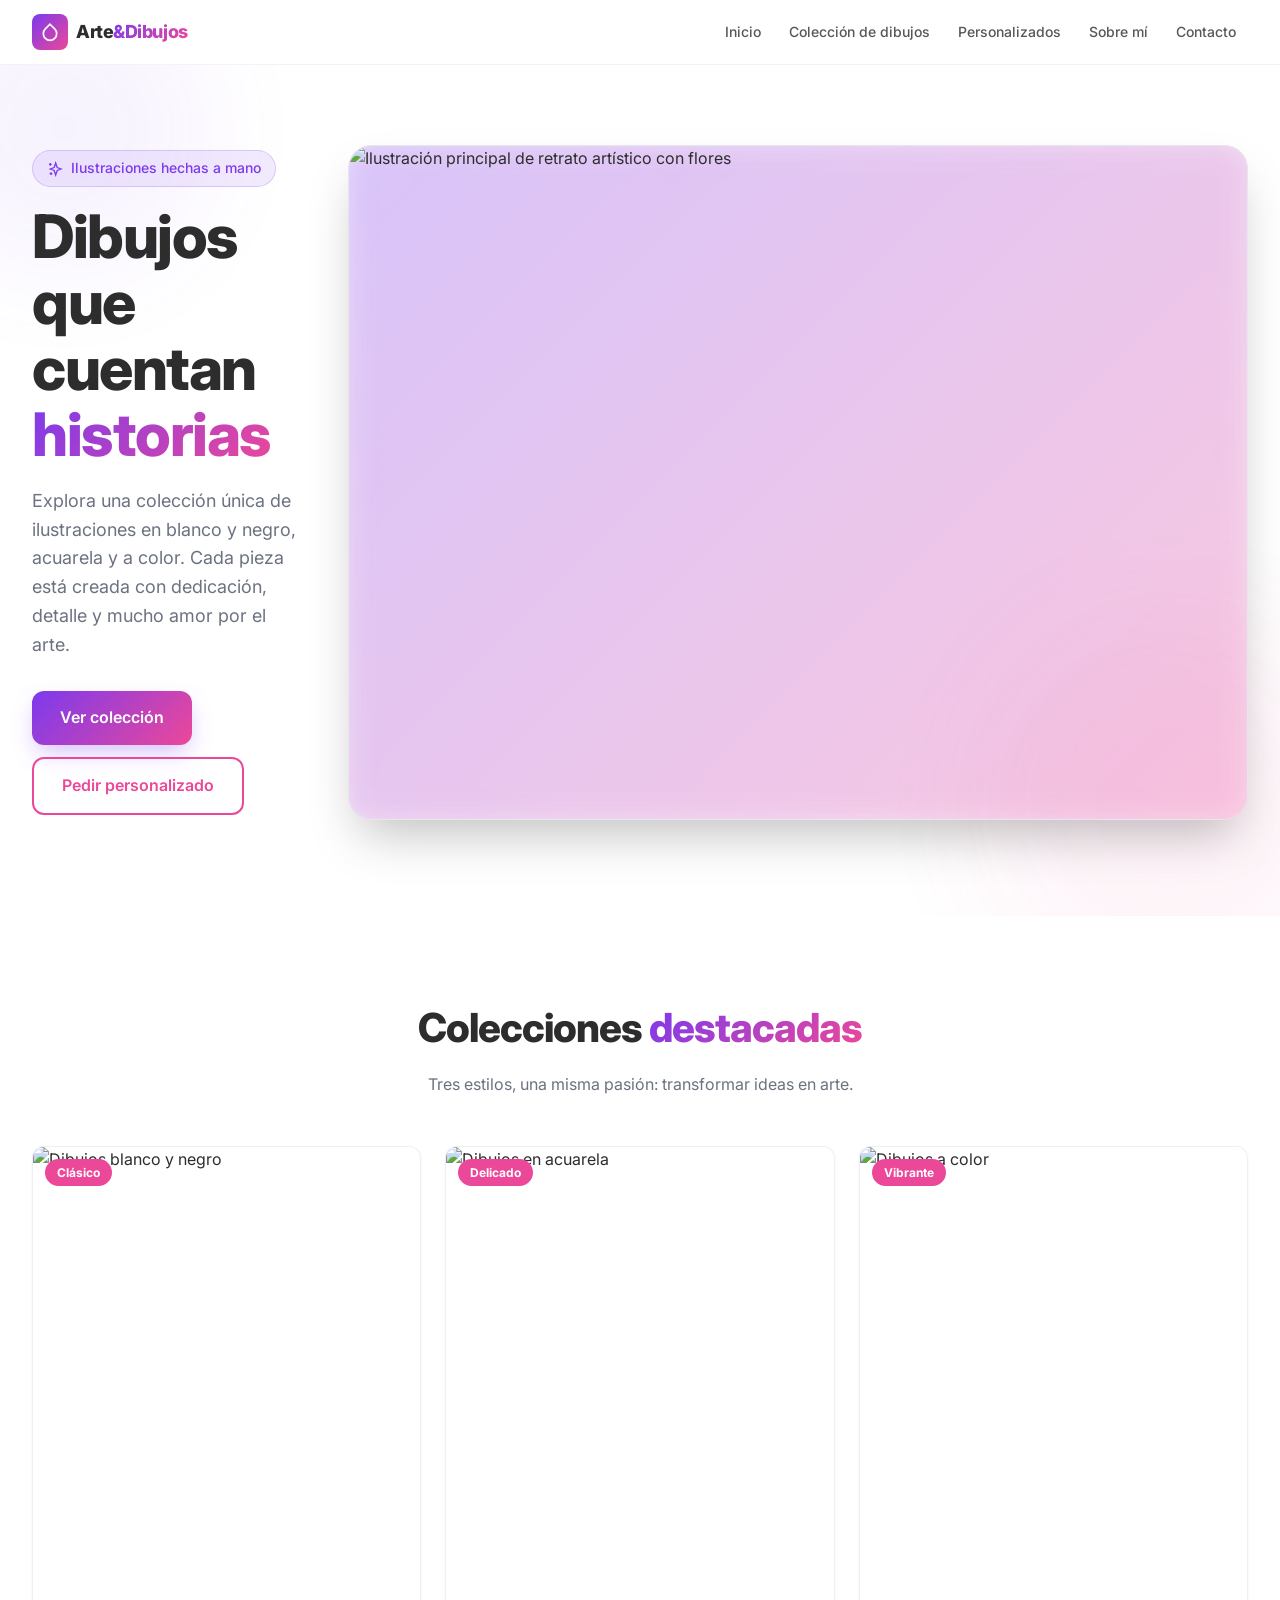
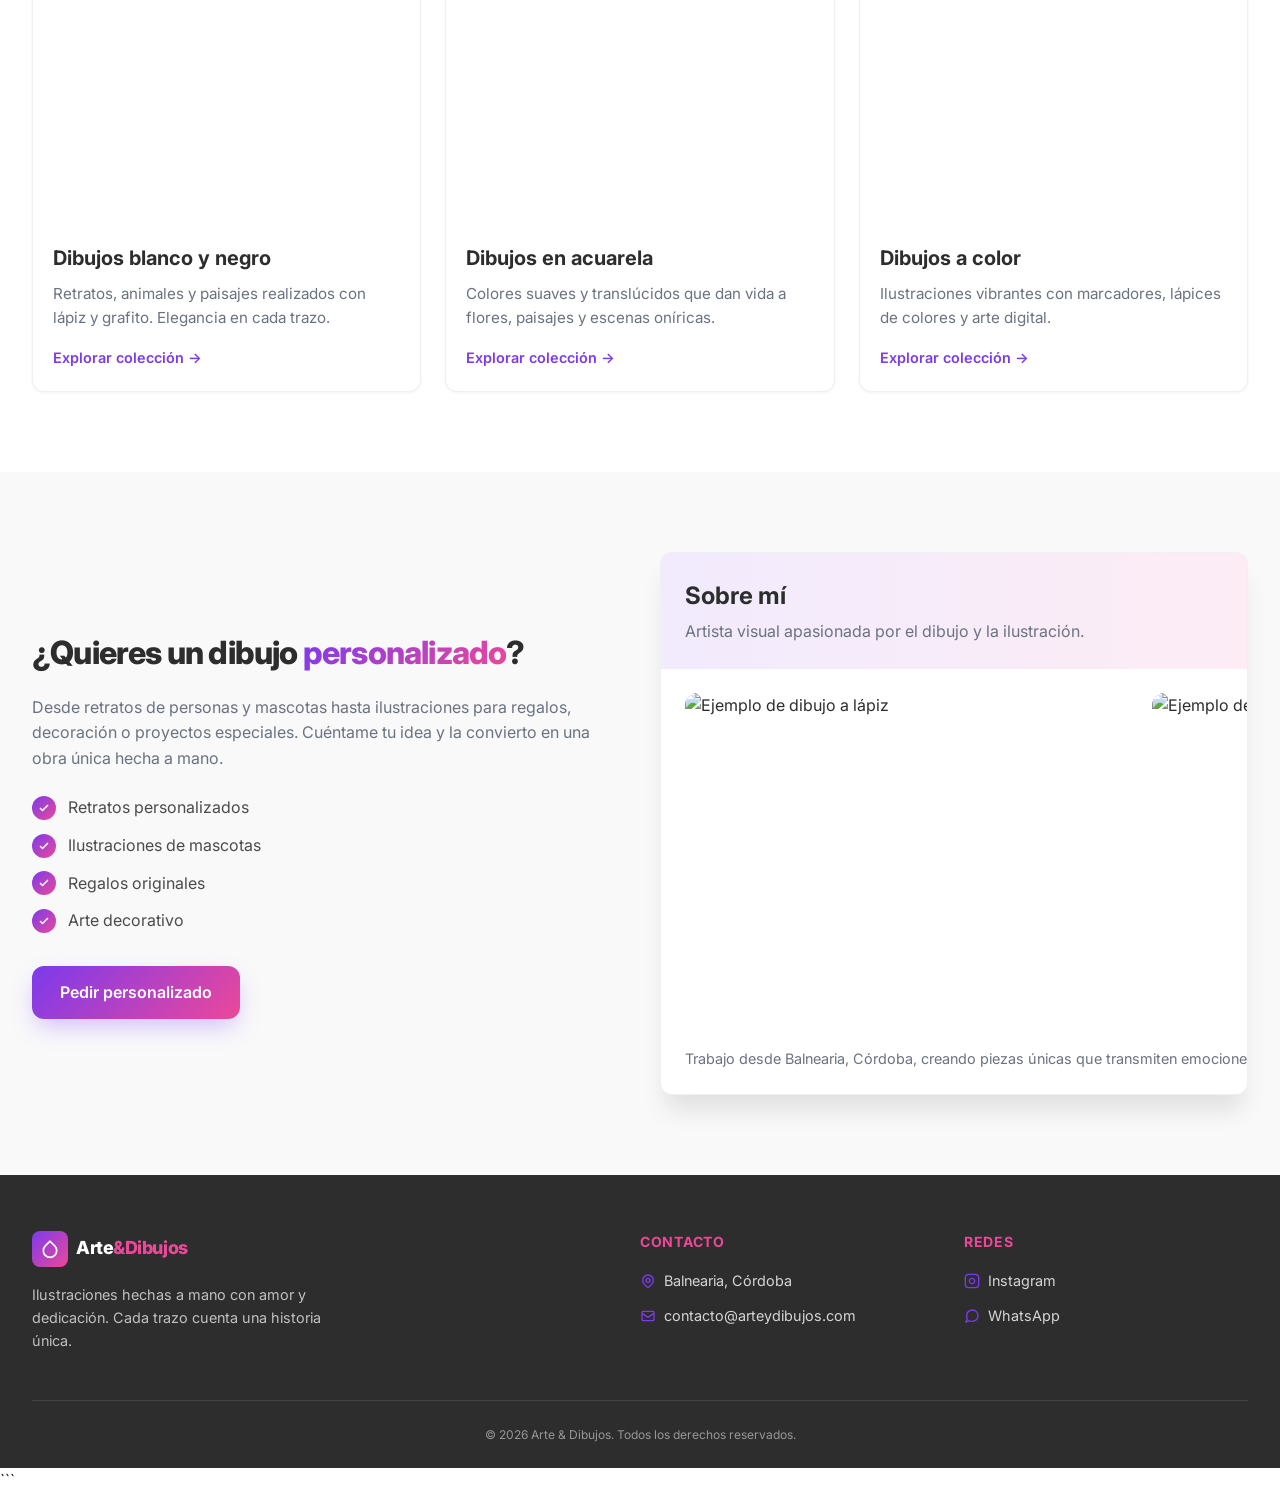
==== sketchlys.html @ ae656ca1 "Add files via upload" ====
<!DOCTYPE html>
<html lang="es">
<head>
  <meta charset="UTF-8">
  <meta name="viewport" content="width=device-width, initial-scale=1.0">
  <title>Arte & Dibujos | Portfolio de Ilustraciones</title>
  <meta name="description" content="Portfolio de dibujos e ilustraciones personalizadas. Descubre colecciones en blanco y negro, acuarela y a color. Encargos únicos hechos a mano.">
  <meta property="og:title" content="Arte & Dibujos | Portfolio de Ilustraciones">
  <meta property="og:description" content="Portfolio de dibujos e ilustraciones personalizadas. Descubre colecciones en blanco y negro, acuarela y a color.">
  <meta property="og:type" content="website">
  <meta name="twitter:card" content="summary_large_image">
  <link rel="preconnect" href="https://fonts.googleapis.com">
  <link rel="preconnect" href="https://fonts.gstatic.com" crossorigin>
  <link href="https://fonts.googleapis.com/css2?family=Inter:wght@400;500;600;700;800&display=swap" rel="stylesheet">
  <style>
    :root { --violet: #7C3AED; --pink: #EC4899; --white: #FFFFFF; --dark: #2D2D2D; --muted: #F3F4F6; --muted-foreground: #6B7280; --border: #E5E7EB; --radius: 0.75rem; }
    * { box-sizing: border-box; margin: 0; padding: 0; }
    html { scroll-behavior: smooth; }
    body { font-family: 'Inter', system-ui, -apple-system, sans-serif; background: var(--white); color: var(--dark); line-height: 1.6; }
    a { text-decoration: none; color: inherit; }
    img { max-width: 100%; display: block; }
    .gradient-brand { background: linear-gradient(135deg, var(--violet), var(--pink)); }
    .text-gradient { background: linear-gradient(135deg, var(--violet), var(--pink)); -webkit-background-clip: text; -webkit-text-fill-color: transparent; background-clip: text; }
    .container { width: 100%; max-width: 80rem; margin: 0 auto; padding: 0 1rem; }
    @media (min-width: 640px) { .container { padding: 0 1.5rem; } }
    @media (min-width: 1024px) { .container { padding: 0 2rem; } }
    header { position: sticky; top: 0; z-index: 50; background: rgba(255,255,255,0.95); backdrop-filter: blur(10px); border-bottom: 1px solid rgba(229,231,235,0.5); }
    .header-inner { display: flex; align-items: center; justify-content: space-between; height: 4rem; }
    .logo { display: flex; align-items: center; gap: 0.5rem; font-weight: 800; font-size: 1.125rem; letter-spacing: -0.025em; }
    .logo-icon { width: 2.25rem; height: 2.25rem; border-radius: 0.5rem; display: flex; align-items: center; justify-content: center; color: white; }
    .logo-icon svg { width: 1.25rem; height: 1.25rem; }
    nav.desktop { display: none; }
    nav.desktop a { padding: 0.5rem 0.75rem; border-radius: 0.375rem; font-size: 0.875rem; font-weight: 500; color: rgba(45,45,45,0.8); transition: all 0.2s; }
    nav.desktop a:hover { background: rgba(124,58,237,0.1); color: var(--violet); }
    .menu-btn { background: none; border: none; cursor: pointer; padding: 0.5rem; color: var(--dark); }
    .menu-btn svg { width: 1.5rem; height: 1.5rem; }
    @media (min-width: 768px) { nav.desktop { display: flex; align-items: center; gap: 0.25rem; } .menu-btn { display: none; } }
    .mobile-menu { position: fixed; inset: 0; z-index: 100; background: rgba(0,0,0,0.4); opacity: 0; pointer-events: none; transition: opacity 0.2s; }
    .mobile-menu.open { opacity: 1; pointer-events: auto; }
    .mobile-panel { position: absolute; right: 0; top: 0; bottom: 0; width: 18rem; background: white; padding: 1.5rem; transform: translateX(100%); transition: transform 0.3s ease; }
    .mobile-menu.open .mobile-panel { transform: translateX(0); }
    .mobile-panel a { display: block; padding: 0.75rem; border-radius: 0.375rem; font-weight: 500; color: rgba(45,45,45,0.8); margin-bottom: 0.25rem; }
    .mobile-panel a:hover { background: rgba(124,58,237,0.1); color: var(--violet); }
    .close-btn { position: absolute; top: 1rem; right: 1rem; background: none; border: none; cursor: pointer; padding: 0.5rem; }
    .close-btn svg { width: 1.5rem; height: 1.5rem; }
    .hero { position: relative; overflow: hidden; padding: 3rem 0 4rem; }
    .hero-bg { position: absolute; inset: 0; z-index: -1; opacity: 0.3; pointer-events: none; }
    .blob { position: absolute; border-radius: 50%; filter: blur(60px); }
    .blob-1 { width: 18rem; height: 18rem; background: rgba(124,58,237,0.2); left: -5rem; top: -5rem; }
    .blob-2 { width: 24rem; height: 24rem; background: rgba(236,72,153,0.2); right: -5rem; bottom: -5rem; }
    .hero-grid { display: grid; gap: 2.5rem; align-items: center; }
    @media (min-width: 1024px) { .hero-grid { grid-template-columns: 1fr 1fr; } .hero-text { order: 1; } .hero-image { order: 2; } .hero { padding: 5rem 0 6rem; } }
    .badge { display: inline-flex; align-items: center; gap: 0.5rem; padding: 0.375rem 0.875rem; border-radius: 9999px; border: 1px solid rgba(124,58,237,0.2); background: rgba(124,58,237,0.1); color: var(--violet); font-size: 0.875rem; font-weight: 500; margin-bottom: 1rem; }
    .badge svg { width: 1rem; height: 1rem; }
    h1 { font-size: 2.5rem; line-height: 1.1; font-weight: 800; letter-spacing: -0.025em; }
    @media (min-width: 640px) { h1 { font-size: 3rem; } }
    @media (min-width: 1024px) { h1 { font-size: 3.75rem; } }
    .hero p { margin-top: 1.25rem; font-size: 1.125rem; color: var(--muted-foreground); max-width: 36rem; }
    .btn-group { margin-top: 2rem; display: flex; flex-wrap: wrap; gap: 0.75rem; }
    .btn { display: inline-flex; align-items: center; justify-content: center; padding: 0.875rem 1.75rem; border-radius: var(--radius); font-weight: 600; font-size: 1rem; transition: all 0.2s; cursor: pointer; border: none; }
    .btn-primary { background: linear-gradient(135deg, var(--violet), var(--pink)); color: white; box-shadow: 0 10px 25px -5px rgba(124,58,237,0.35); }
    .btn-primary:hover { opacity: 0.9; transform: translateY(-1px); }
    .btn-outline { background: transparent; border: 2px solid var(--pink); color: var(--pink); }
    .btn-outline:hover { background: var(--pink); color: white; }
    .hero-img-wrap { position: relative; border-radius: 1.5rem; overflow: hidden; box-shadow: 0 25px 50px -12px rgba(0,0,0,0.25); }
    .hero-img-wrap::before { content: ''; position: absolute; inset: -1rem; z-index: -1; border-radius: 2rem; background: linear-gradient(135deg, rgba(124,58,237,0.3), rgba(236,72,153,0.3)); filter: blur(20px); }
    .hero-img-wrap img { width: 100%; aspect-ratio: 4/3; object-fit: cover; border-radius: 1.5rem; border: 1px solid var(--border); }
    section { padding: 5rem 0; }
    .section-title { text-align: center; margin-bottom: 3rem; }
    .section-title h2 { font-size: 2rem; font-weight: 800; letter-spacing: -0.025em; }
    @media (min-width: 640px) { .section-title h2 { font-size: 2.5rem; } }
    .section-title p { margin-top: 0.75rem; color: var(--muted-foreground); max-width: 42rem; margin-left: auto; margin-right: auto; }
    .cards-grid { display: grid; gap: 1.5rem; }
    @media (min-width: 640px) { .cards-grid { grid-template-columns: repeat(2, 1fr); } }
    @media (min-width: 1024px) { .cards-grid { grid-template-columns: repeat(3, 1fr); } }
    .card { background: white; border: 1px solid rgba(229,231,235,0.6); border-radius: var(--radius); overflow: hidden; box-shadow: 0 1px 3px rgba(0,0,0,0.05); transition: box-shadow 0.3s, transform 0.3s; }
    .card:hover { box-shadow: 0 20px 25px -5px rgba(0,0,0,0.1); transform: translateY(-2px); }
    .card-img { position: relative; overflow: hidden; }
    .card-img img { width: 100%; aspect-ratio: 4/3; object-fit: cover; transition: transform 0.5s; }
    .card:hover .card-img img { transform: scale(1.05); }
    .card-badge { position: absolute; left: 0.75rem; top: 0.75rem; background: var(--pink); color: white; padding: 0.25rem 0.75rem; border-radius: 9999px; font-size: 0.75rem; font-weight: 700; }
    .card-body { padding: 1.25rem; }
    .card-body h3 { font-size: 1.25rem; font-weight: 700; margin-bottom: 0.5rem; }
    .card-body p { font-size: 0.95rem; color: var(--muted-foreground); line-height: 1.6; }
    .card-link { display: inline-block; margin-top: 1rem; color: var(--violet); font-weight: 600; font-size: 0.9rem; }
    .card-link:hover { text-decoration: underline; }
    .personalizados { background: rgba(243,244,246,0.5); }
    .personalizados-grid { display: grid; gap: 2.5rem; align-items: center; }
    @media (min-width: 1024px) { .personalizados-grid { grid-template-columns: 1fr 1fr; } }
    .personalizados ul { list-style: none; margin-top: 1.5rem; }
    .personalizados li { display: flex; align-items: center; gap: 0.75rem; margin-bottom: 0.75rem; color: rgba(45,45,45,0.85); }
    .icon-check { width: 1.5rem; height: 1.5rem; border-radius: 50%; flex-shrink: 0; display: flex; align-items: center; justify-content: center; color: white; }
    .icon-check svg { width: 0.75rem; height: 0.75rem; }
    .about-card { background: white; border: 1px solid rgba(229,231,235,0.6); border-radius: var(--radius); overflow: hidden; box-shadow: 0 20px 25px -5px rgba(0,0,0,0.1); }
    .about-card-header { padding: 1.5rem; background: linear-gradient(90deg, rgba(124,58,237,0.1), rgba(236,72,153,0.1)); }
    .about-card-header h3 { font-size: 1.5rem; font-weight: 700; }
    .about-card-header p { color: var(--muted-foreground); margin-top: 0.25rem; }
    .about-card-body { padding: 1.5rem; display: grid; gap: 1rem; }
    @media (min-width: 640px) { .about-card-body { grid-template-columns: 1fr 1fr; } }
    .about-card-body img { width: 100%; aspect-ratio: 4/3; object-fit: cover; border-radius: 0.75rem; }
    .about-card-body p { grid-column: 1 / -1; font-size: 0.9rem; color: var(--muted-foreground); }
    footer { background: var(--dark); color: white; padding: 3.5rem 0 1.5rem; }
    .footer-grid { display: grid; gap: 2.5rem; }
    @media (min-width: 640px) { .footer-grid { grid-template-columns: repeat(2, 1fr); } }
    @media (min-width: 1024px) { .footer-grid { grid-template-columns: 2fr 1fr 1fr; } }
    .footer-brand p { margin-top: 1rem; font-size: 0.9rem; color: rgba(255,255,255,0.7); max-width: 20rem; }
    .footer-col h4 { font-size: 0.875rem; font-weight: 700; text-transform: uppercase; letter-spacing: 0.05em; color: var(--pink); margin-bottom: 1rem; }
    .footer-col ul { list-style: none; }
    .footer-col li { margin-bottom: 0.75rem; }
    .footer-col a { display: flex; align-items: center; gap: 0.5rem; font-size: 0.9rem; color: rgba(255,255,255,0.8); transition: color 0.2s; }
    .footer-col a:hover { color: white; }
    .footer-col svg { width: 1rem; height: 1rem; color: var(--violet); flex-shrink: 0; }
    .footer-bottom { margin-top: 3rem; padding-top: 1.5rem; border-top: 1px solid rgba(255,255,255,0.1); text-align: center; font-size: 0.75rem; color: rgba(255,255,255,0.5); }
  </style>
</head>
<body>
  <header>
    <div class="container header-inner">
      <a href="#inicio" class="logo">
        <div class="logo-icon gradient-brand">
          <svg xmlns="http://www.w3.org/2000/svg" fill="none" viewBox="0 0 24 24" stroke="currentColor" stroke-width="2"><path d="M12 2.69l5.66 5.66a8 8 0 1 1-11.31 0z"/></svg>
        </div>
        <span>Arte<span class="text-gradient">&Dibujos</span></span>
      </a>
      <nav class="desktop">
        <a href="#inicio">Inicio</a>
        <a href="#coleccion">Colección de dibujos</a>
        <a href="#personalizados">Personalizados</a>
        <a href="#sobre-mi">Sobre mí</a>
        <a href="#contacto">Contacto</a>
      </nav>
      <button class="menu-btn" aria-label="Abrir menú" onclick="document.getElementById('mobileMenu').classList.add('open')">
        <svg xmlns="http://www.w3.org/2000/svg" fill="none" viewBox="0 0 24 24" stroke="currentColor" stroke-width="2"><path d="M4 6h16M4 12h16M4 18h16"/></svg>
      </button>
    </div>
  </header>

  <div id="mobileMenu" class="mobile-menu" onclick="if(event.target===this)document.getElementById('mobileMenu').classList.remove('open')">
    <div class="mobile-panel">
      <button class="close-btn" aria-label="Cerrar menú" onclick="document.getElementById('mobileMenu').classList.remove('open')">
        <svg xmlns="http://www.w3.org/2000/svg" fill="none" viewBox="0 0 24 24" stroke="currentColor" stroke-width="2"><path d="M6 18L18 6M6 6l12 12"/></svg>
      </button>
      <div style="margin-top: 3rem;">
        <a href="#inicio" onclick="document.getElementById('mobileMenu').classList.remove('open')">Inicio</a>
        <a href="#coleccion" onclick="document.getElementById('mobileMenu').classList.remove('open')">Colección de dibujos</a>
        <a href="#personalizados" onclick="document.getElementById('mobileMenu').classList.remove('open')">Personalizados</a>
        <a href="#sobre-mi" onclick="document.getElementById('mobileMenu').classList.remove('open')">Sobre mí</a>
        <a href="#contacto" onclick="document.getElementById('mobileMenu').classList.remove('open')">Contacto</a>
      </div>
    </div>
  </div>

  <main>
    <section class="hero" id="inicio">
      <div class="hero-bg"><div class="blob blob-1"></div><div class="blob blob-2"></div></div>
      <div class="container hero-grid">
        <div class="hero-text">
          <div class="badge">
            <svg xmlns="http://www.w3.org/2000/svg" fill="none" viewBox="0 0 24 24" stroke="currentColor" stroke-width="2"><path d="M5 3v4M3 5h4M6 17v4m-2-2h4m5-16l2.286 6.857L21 12l-5.714 2.143L13 21l-2.286-6.857L5 12l5.714-2.143z"/></svg>
            Ilustraciones hechas a mano
          </div>
          <h1>Dibujos que cuentan <span class="text-gradient">historias</span></h1>
          <p>Explora una colección única de ilustraciones en blanco y negro, acuarela y a color. Cada pieza está creada con dedicación, detalle y mucho amor por el arte.</p>
          <div class="btn-group">
            <a href="#coleccion" class="btn btn-primary">Ver colección</a>
            <a href="#personalizados" class="btn btn-outline">Pedir personalizado</a>
          </div>
        </div>
        <div class="hero-image">
          <div class="hero-img-wrap">
            <img src="lulu1.jpg" alt="Ilustración principal de retrato artístico con flores" width="900" height="675">
          </div>
        </div>
      </div>
    </section>

    <section id="coleccion">
      <div class="container">
        <div class="section-title">
          <h2>Colecciones <span class="text-gradient">destacadas</span></h2>
          <p>Tres estilos, una misma pasión: transformar ideas en arte.</p>
        </div>
        <div class="cards-grid">
          <article class="card">
            <div class="card-img">
              <img src="collection-bw.jpg" alt="Dibujos blanco y negro" loading="lazy" width="900" height="675">
              <span class="card-badge">Clásico</span>
            </div>
            <div class="card-body">
              <h3>Dibujos blanco y negro</h3>
              <p>Retratos, animales y paisajes realizados con lápiz y grafito. Elegancia en cada trazo.</p>
              <a href="#coleccion" class="card-link">Explorar colección →</a>
            </div>
          </article>
          <article class="card">
            <div class="card-img">
              <img src="collection-watercolor.jpg" alt="Dibujos en acuarela" loading="lazy" width="900" height="675">
              <span class="card-badge">Delicado</span>
            </div>
            <div class="card-body">
              <h3>Dibujos en acuarela</h3>
              <p>Colores suaves y translúcidos que dan vida a flores, paisajes y escenas oníricas.</p>
              <a href="#coleccion" class="card-link">Explorar colección →</a>
            </div>
          </article>
          <article class="card">
            <div class="card-img">
              <img src="collection-color.jpg" alt="Dibujos a color" loading="lazy" width="900" height="675">
              <span class="card-badge">Vibrante</span>
            </div>
            <div class="card-body">
              <h3>Dibujos a color</h3>
              <p>Ilustraciones vibrantes con marcadores, lápices de colores y arte digital.</p>
              <a href="#coleccion" class="card-link">Explorar colección →</a>
            </div>
          </article>
        </div>
      </div>
    </section>

    <section class="personalizados" id="personalizados">
      <div class="container">
        <div class="personalizados-grid">
          <div>
            <h2 style="font-size: 2rem; font-weight: 800; letter-spacing: -0.025em;">¿Quieres un dibujo <span class="text-gradient">personalizado</span>?</h2>
            <p style="margin-top: 1rem; color: var(--muted-foreground);">Desde retratos de personas y mascotas hasta ilustraciones para regalos, decoración o proyectos especiales. Cuéntame tu idea y la convierto en una obra única hecha a mano.</p>
            <ul>
              <li><span class="icon-check gradient-brand"><svg xmlns="http://www.w3.org/2000/svg" fill="none" viewBox="0 0 24 24" stroke="currentColor" stroke-width="3"><path d="M20 6L9 17l-5-5"/></svg></span> Retratos personalizados</li>
              <li><span class="icon-check gradient-brand"><svg xmlns="http://www.w3.org/2000/svg" fill="none" viewBox="0 0 24 24" stroke="currentColor" stroke-width="3"><path d="M20 6L9 17l-5-5"/></svg></span> Ilustraciones de mascotas</li>
              <li><span class="icon-check gradient-brand"><svg xmlns="http://www.w3.org/2000/svg" fill="none" viewBox="0 0 24 24" stroke="currentColor" stroke-width="3"><path d="M20 6L9 17l-5-5"/></svg></span> Regalos originales</li>
              <li><span class="icon-check gradient-brand"><svg xmlns="http://www.w3.org/2000/svg" fill="none" viewBox="0 0 24 24" stroke="currentColor" stroke-width="3"><path d="M20 6L9 17l-5-5"/></svg></span> Arte decorativo</li>
            </ul>
            <div class="btn-group">
              <a href="#contacto" class="btn btn-primary">Pedir personalizado</a>
            </div>
          </div>
          <div class="about-card" id="sobre-mi">
            <div class="about-card-header">
              <h3>Sobre mí</h3>
              <p>Artista visual apasionada por el dibujo y la ilustración.</p>
            </div>
            <div class="about-card-body">
              <img src="collection-bw.jpg" alt="Ejemplo de dibujo a lápiz" loading="lazy" width="450" height="338">
              <img src="collection-watercolor.jpg" alt="Ejemplo de acuarela" loading="lazy" width="450" height="338">
              <p>Trabajo desde Balnearia, Córdoba, creando piezas únicas que transmiten emociones y capturan momentos especiales.</p>
            </div>
          </div>
        </div>
      </div>
    </section>
  </main>

  <footer id="contacto">
    <div class="container">
      <div class="footer-grid">
        <div class="footer-brand">
          <a href="#inicio" class="logo" style="color: white;">
            <div class="logo-icon gradient-brand">
              <svg xmlns="http://www.w3.org/2000/svg" fill="none" viewBox="0 0 24 24" stroke="currentColor" stroke-width="2"><path d="M12 2.69l5.66 5.66a8 8 0 1 1-11.31 0z"/></svg>
            </div>
            <span>Arte<span style="color: var(--pink);">&Dibujos</span></span>
          </a>
          <p>Ilustraciones hechas a mano con amor y dedicación. Cada trazo cuenta una historia única.</p>
        </div>
        <div class="footer-col">
          <h4>Contacto</h4>
          <ul>
            <li>
              <a href="https://maps.google.com/?q=Balnearia,Córdoba" target="_blank" rel="noreferrer">
                <svg xmlns="http://www.w3.org/2000/svg" fill="none" viewBox="0 0 24 24" stroke="currentColor" stroke-width="2"><path d="M17.657 16.657L13.414 20.9a2 2 0 01-2.827 0l-4.244-4.243a8 8 0 1111.314 0z"/><path d="M15 11a3 3 0 11-6 0 3 3 0 016 0z"/></svg>
                Balnearia, Córdoba
              </a>
            </li>
            <li>
              <a href="mailto:contacto@arteydibujos.com">
                <svg xmlns="http://www.w3.org/2000/svg" fill="none" viewBox="0 0 24 24" stroke="currentColor" stroke-width="2"><path d="M3 8l7.89 5.26a2 2 0 002.22 0L21 8M5 19h14a2 2 0 002-2V7a2 2 0 00-2-2H5a2 2 0 00-2 2v10a2 2 0 002 2z"/></svg>
                contacto@arteydibujos.com
              </a>
            </li>
          </ul>
        </div>
        <div class="footer-col">
          <h4>Redes</h4>
          <ul>
            <li>
              <a href="https://instagram.com" target="_blank" rel="noreferrer">
                <svg xmlns="http://www.w3.org/2000/svg" fill="none" viewBox="0 0 24 24" stroke="currentColor" stroke-width="2"><rect x="2" y="2" width="20" height="20" rx="5" ry="5"/><path d="M16 11.37A4 4 0 1112.63 8 4 4 0 0116 11.37z"/><line x1="17.5" y1="6.5" x2="17.51" y2="6.5"/></svg>
                Instagram
              </a>
            </li>
            <li>
              <a href="https://wa.me/5490000000000" target="_blank" rel="noreferrer">
                <svg xmlns="http://www.w3.org/2000/svg" fill="none" viewBox="0 0 24 24" stroke="currentColor" stroke-width="2"><path d="M21 11.5a8.38 8.38 0 01-.9 3.8 8.5 8.5 0 01-7.6 4.7 8.38 8.38 0 01-3.8-.9L3 21l1.9-5.7a8.38 8.38 0 01-.9-3.8 8.5 8.5 0 014.7-7.6 8.38 8.38 0 013.8-.9h.5a8.48 8.48 0 018 8v.5z"/></svg>
                WhatsApp
              </a>
            </li>
          </ul>
        </div>
      </div>
      <div class="footer-bottom">
        © 2026 Arte & Dibujos. Todos los derechos reservados.
      </div>
    </div>
  </footer>

  <script>
    document.querySelectorAll('a[href^="#"]').forEach(anchor => {
      anchor.addEventListener('click', function(e) {
        e.preventDefault();
        const target = document.querySelector(this.getAttribute('href'));
        if (target) { target.scrollIntoView({ behavior: 'smooth' }); }
        document.getElementById('mobileMenu').classList.remove('open');
      });
    });
  </script>
</body>
</html>
```
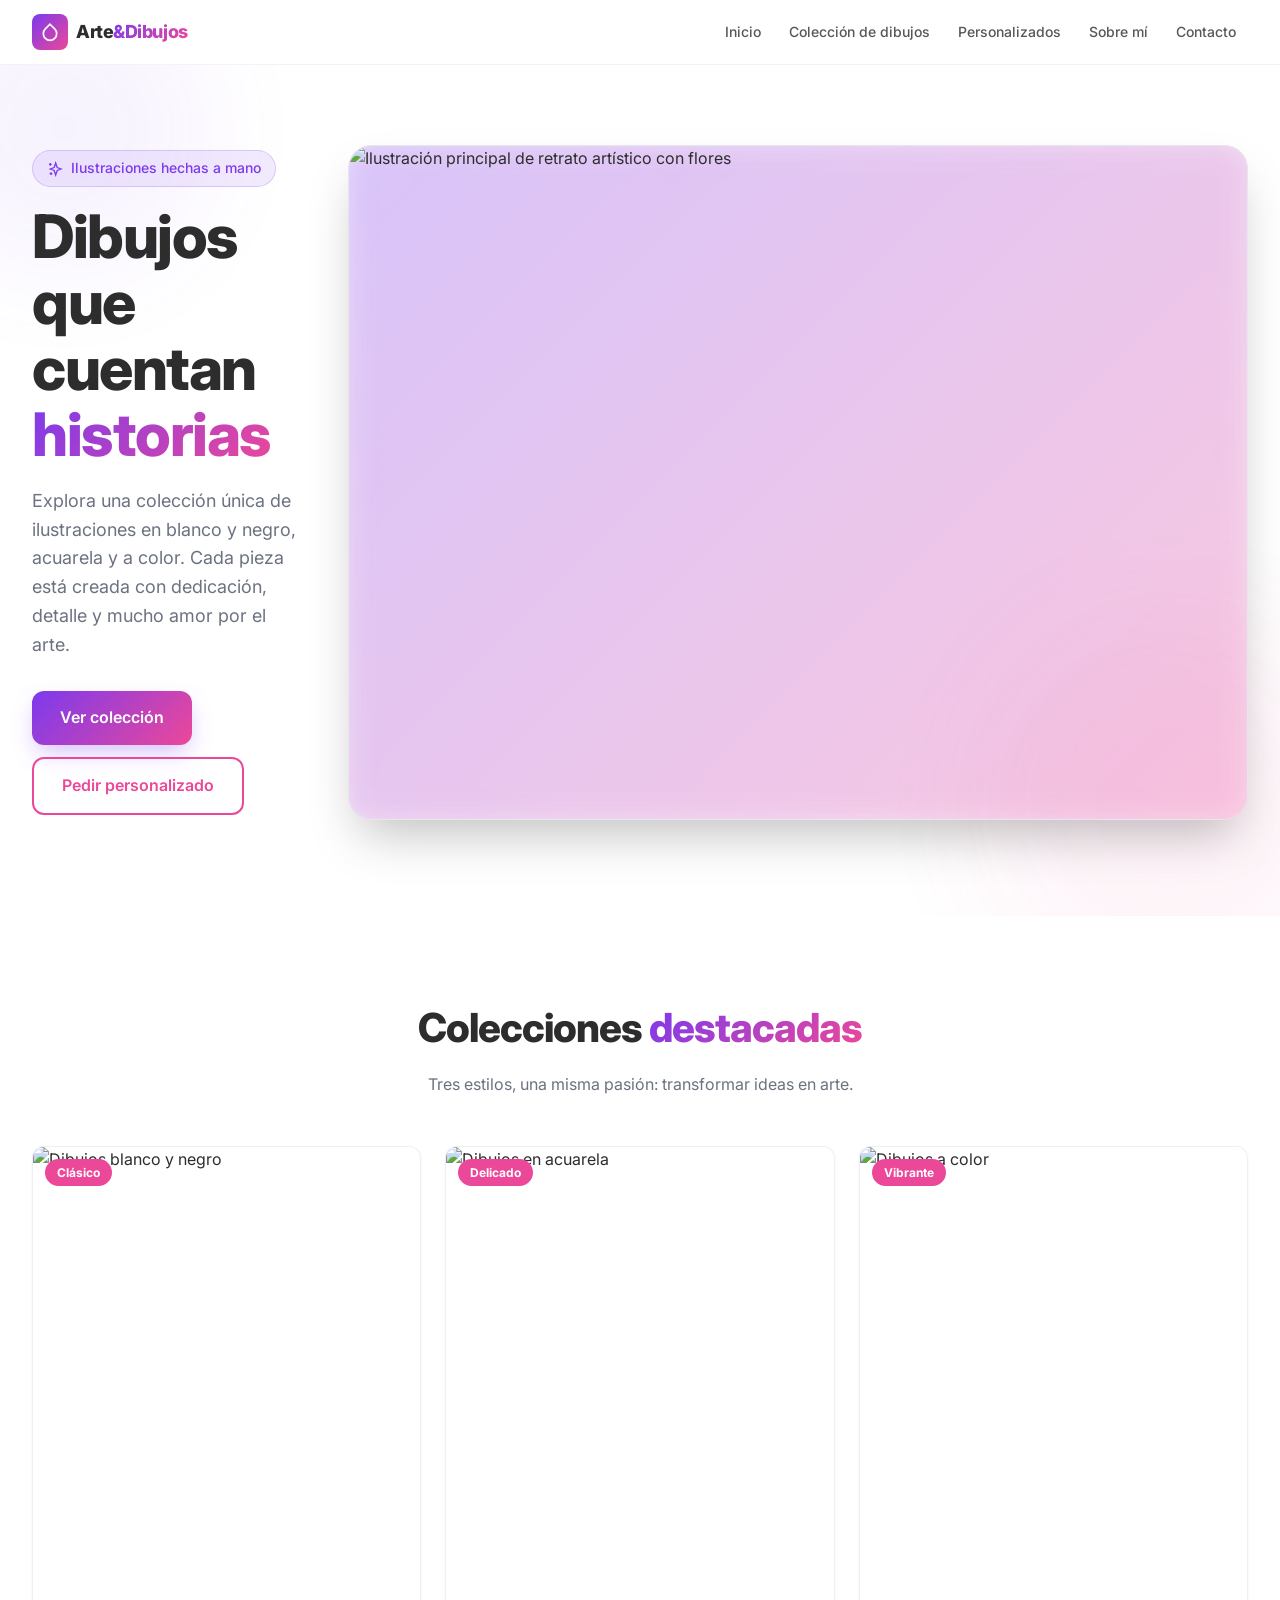
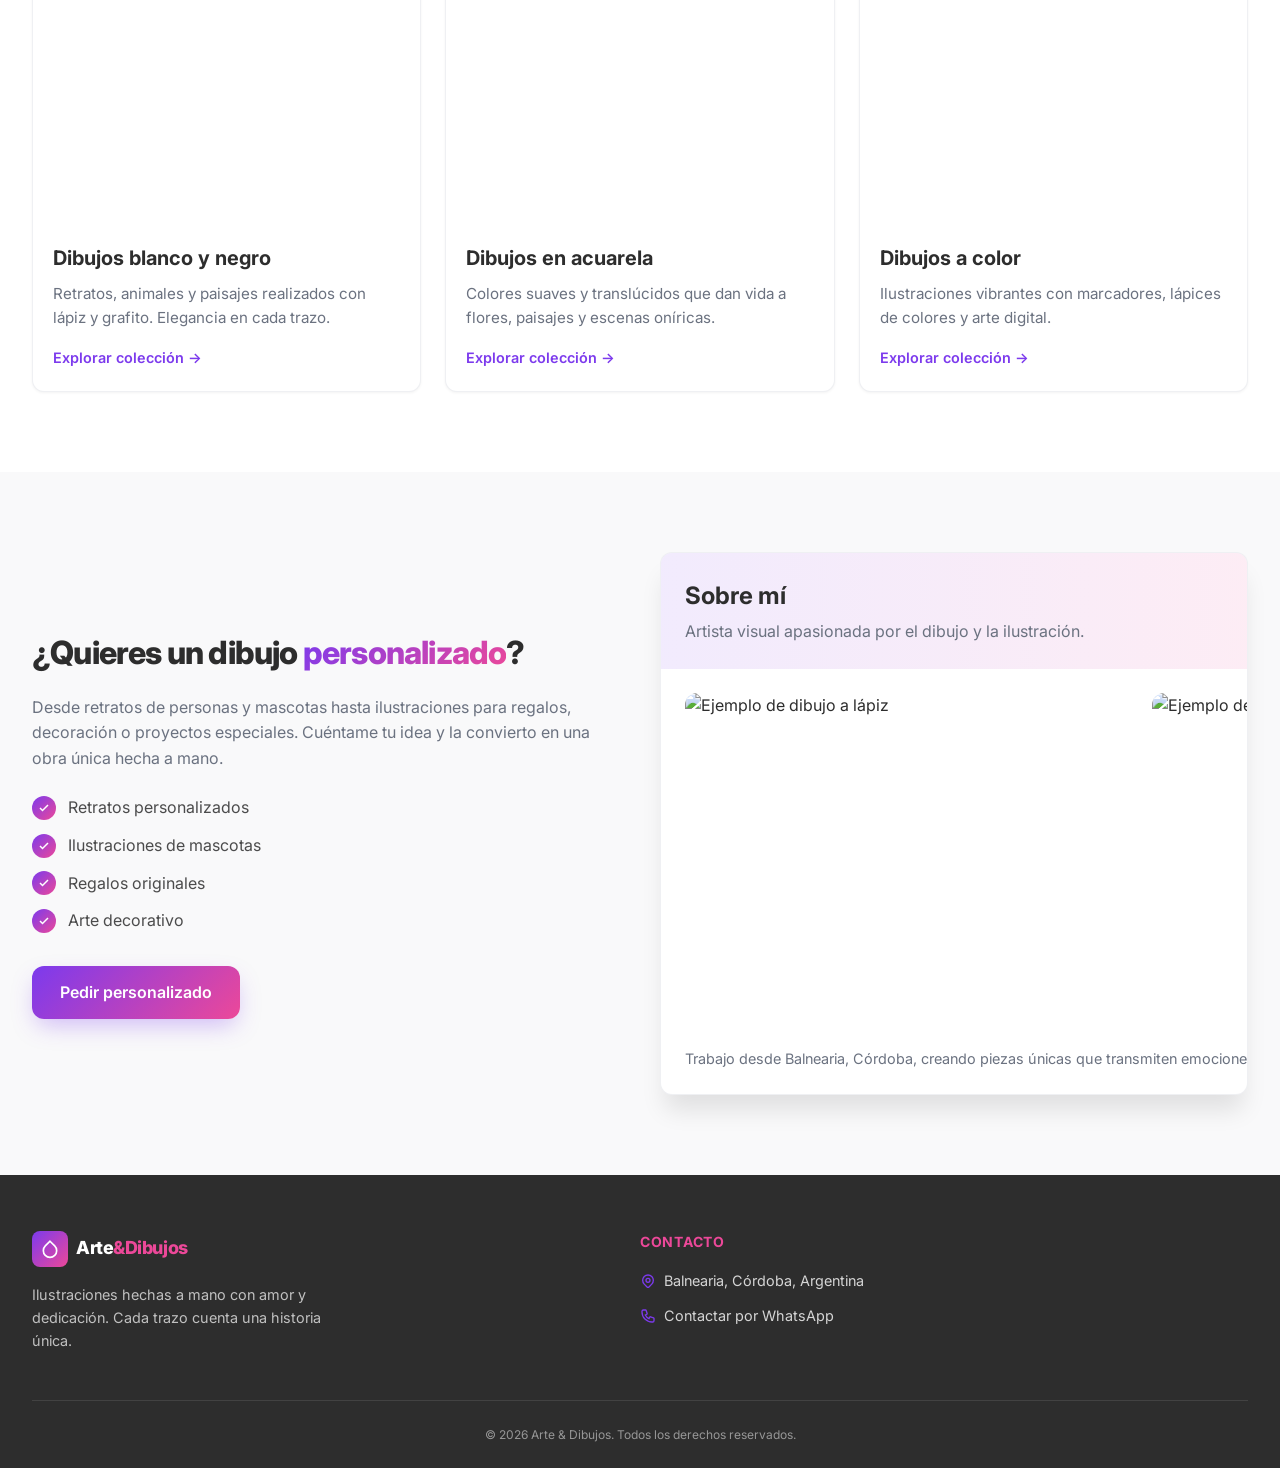
==== commit fda9feb2: "Update fmt.Println message to Goodbye World" ====
--- a/sketchlys.html
+++ b/sketchlys.html
@@ -1,4 +1,3 @@
-
 <!DOCTYPE html>
 <html lang="es">
 <head>
@@ -150,9 +149,8 @@
       </div>
     </div>
   </div>
-
-  <main>
-    <section class="hero" id="inicio">
+<main>
+      <section class="hero" id="inicio">
       <div class="hero-bg"><div class="blob blob-1"></div><div class="blob blob-2"></div></div>
       <div class="container hero-grid">
         <div class="hero-text">
@@ -269,51 +267,22 @@
             <li>
               <a href="https://maps.google.com/?q=Balnearia,Córdoba" target="_blank" rel="noreferrer">
                 <svg xmlns="http://www.w3.org/2000/svg" fill="none" viewBox="0 0 24 24" stroke="currentColor" stroke-width="2"><path d="M17.657 16.657L13.414 20.9a2 2 0 01-2.827 0l-4.244-4.243a8 8 0 1111.314 0z"/><path d="M15 11a3 3 0 11-6 0 3 3 0 016 0z"/></svg>
-                Balnearia, Córdoba
+                Balnearia, Córdoba, Argentina
               </a>
             </li>
             <li>
-              <a href="mailto:contacto@arteydibujos.com">
-                <svg xmlns="http://www.w3.org/2000/svg" fill="none" viewBox="0 0 24 24" stroke="currentColor" stroke-width="2"><path d="M3 8l7.89 5.26a2 2 0 002.22 0L21 8M5 19h14a2 2 0 002-2V7a2 2 0 00-2-2H5a2 2 0 00-2 2v10a2 2 0 002 2z"/></svg>
-                contacto@arteydibujos.com
+              <a href="https://wa.me/5493563430599?text=Hola!%20Me%20interesa%20un%20dibujo%20personalizado" target="_blank" rel="noreferrer">
+                <svg xmlns="http://www.w3.org/2000/svg" fill="none" viewBox="0 0 24 24" stroke="currentColor" stroke-width="2"><path d="M3 5a2 2 0 012-2h3.28a1 1 0 01.948.684l1.498 4.493a1 1 0 01-.502 1.21l-2.257 1.13a11.042 11.042 0 005.516 5.516l1.13-2.257a1 1 0 011.21-.502l4.493 1.498a1 1 0 01.684.949V19a2 2 0 01-2 2h-1C9.716 21 3 14.284 3 6V5z"/></svg>
+                Contactar por WhatsApp
               </a>
             </li>
           </ul>
         </div>
-        <div class="footer-col">
-          <h4>Redes</h4>
-          <ul>
-            <li>
-              <a href="https://instagram.com" target="_blank" rel="noreferrer">
-                <svg xmlns="http://www.w3.org/2000/svg" fill="none" viewBox="0 0 24 24" stroke="currentColor" stroke-width="2"><rect x="2" y="2" width="20" height="20" rx="5" ry="5"/><path d="M16 11.37A4 4 0 1112.63 8 4 4 0 0116 11.37z"/><line x1="17.5" y1="6.5" x2="17.51" y2="6.5"/></svg>
-                Instagram
-              </a>
-            </li>
-            <li>
-              <a href="https://wa.me/5490000000000" target="_blank" rel="noreferrer">
-                <svg xmlns="http://www.w3.org/2000/svg" fill="none" viewBox="0 0 24 24" stroke="currentColor" stroke-width="2"><path d="M21 11.5a8.38 8.38 0 01-.9 3.8 8.5 8.5 0 01-7.6 4.7 8.38 8.38 0 01-3.8-.9L3 21l1.9-5.7a8.38 8.38 0 01-.9-3.8 8.5 8.5 0 014.7-7.6 8.38 8.38 0 013.8-.9h.5a8.48 8.48 0 018 8v.5z"/></svg>
-                WhatsApp
-              </a>
-            </li>
-          </ul>
-        </div>
       </div>
       <div class="footer-bottom">
-        © 2026 Arte & Dibujos. Todos los derechos reservados.
+        <p>© 2026 Arte & Dibujos. Todos los derechos reservados.</p>
       </div>
     </div>
   </footer>
-
-  <script>
-    document.querySelectorAll('a[href^="#"]').forEach(anchor => {
-      anchor.addEventListener('click', function(e) {
-        e.preventDefault();
-        const target = document.querySelector(this.getAttribute('href'));
-        if (target) { target.scrollIntoView({ behavior: 'smooth' }); }
-        document.getElementById('mobileMenu').classList.remove('open');
-      });
-    });
-  </script>
 </body>
-</html>
-```+</html>  
